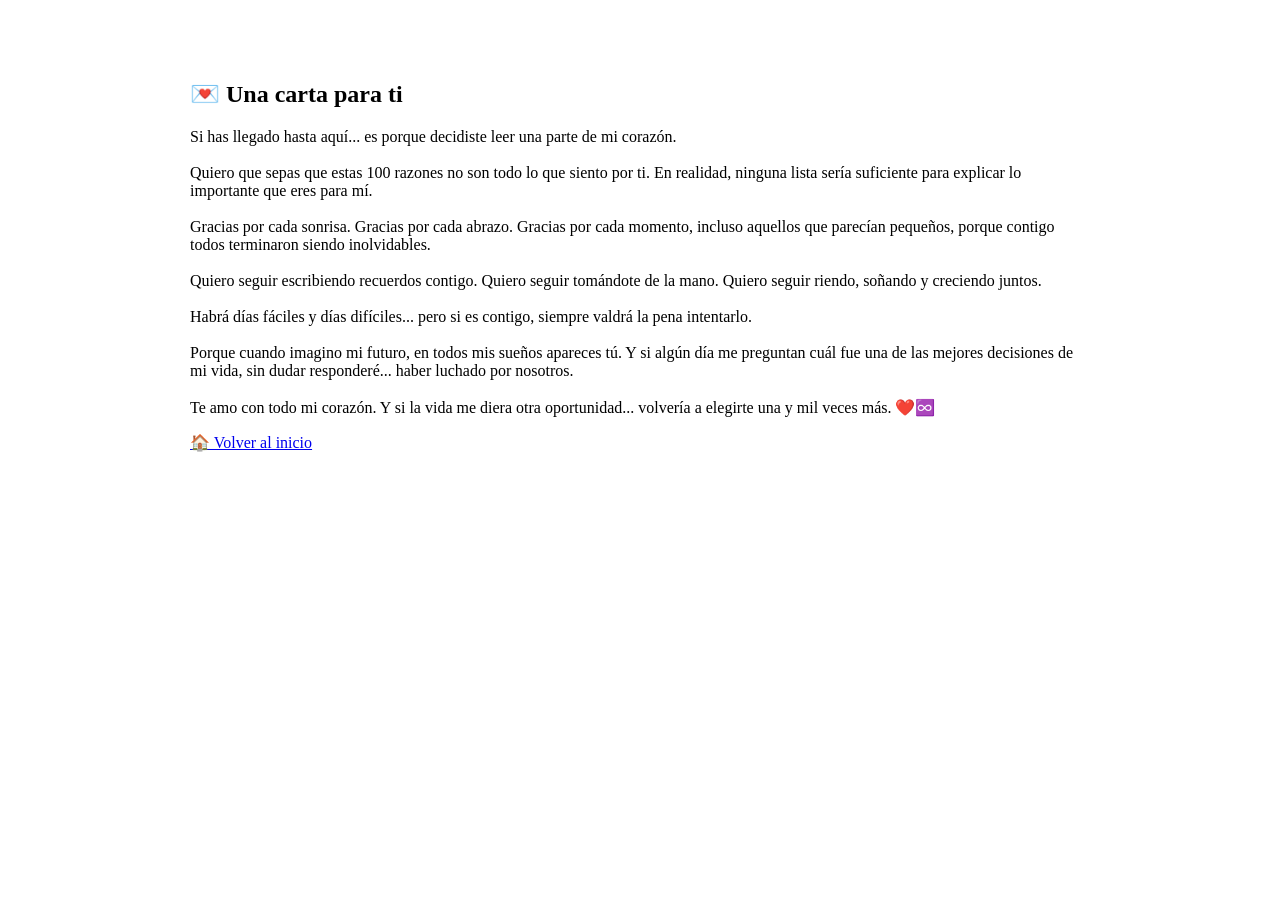
==== carta.html @ 1320525b "Add files via upload Versión final de la página romántica ❤️" ====
<!DOCTYPE html>
<html lang="es">

<head>

<meta charset="UTF-8">
<meta name="viewport" content="width=device-width, initial-scale=1.0">

<title>Mi Carta ❤️</title>

<link rel="stylesheet" href="css/style.css">

<link rel="preconnect" href="https://fonts.googleapis.com">

<link rel="preconnect" href="https://fonts.gstatic.com" crossorigin>

<link href="https://fonts.googleapis.com/css2?family=Great+Vibes&family=Poppins:wght@300;400;600&display=swap" rel="stylesheet">

</head>

<body class="page">

<div class="background">
<div class="sun"></div>
<div class="sea"></div>
</div>

<section class="glass" style="max-width:900px;margin:80px auto;">

<h1>💌 Una carta para ti</h1>

<p class="texto">

Si has llegado hasta aquí...

es porque decidiste leer una parte de mi corazón.

<br><br>

Quiero que sepas que estas 100 razones no son todo lo que siento por ti.

En realidad, ninguna lista sería suficiente para explicar lo importante que eres para mí.

<br><br>

Gracias por cada sonrisa.

Gracias por cada abrazo.

Gracias por cada momento, incluso aquellos que parecían pequeños, porque contigo todos terminaron siendo inolvidables.

<br><br>

Quiero seguir escribiendo recuerdos contigo.

Quiero seguir tomándote de la mano.

Quiero seguir riendo, soñando y creciendo juntos.

<br><br>

Habrá días fáciles y días difíciles...

pero si es contigo,

siempre valdrá la pena intentarlo.

<br><br>

Porque cuando imagino mi futuro,

en todos mis sueños apareces tú.

Y si algún día me preguntan cuál fue una de las mejores decisiones de mi vida,

sin dudar responderé...

haber luchado por nosotros.

<br><br>

Te amo con todo mi corazón.

Y si la vida me diera otra oportunidad...

volvería a elegirte una y mil veces más.

❤️♾️

</p>

<a href="index.html" class="boton">

🏠 Volver al inicio

</a>

</section>

<script src="js/script.js"></script>

</body>

</html>
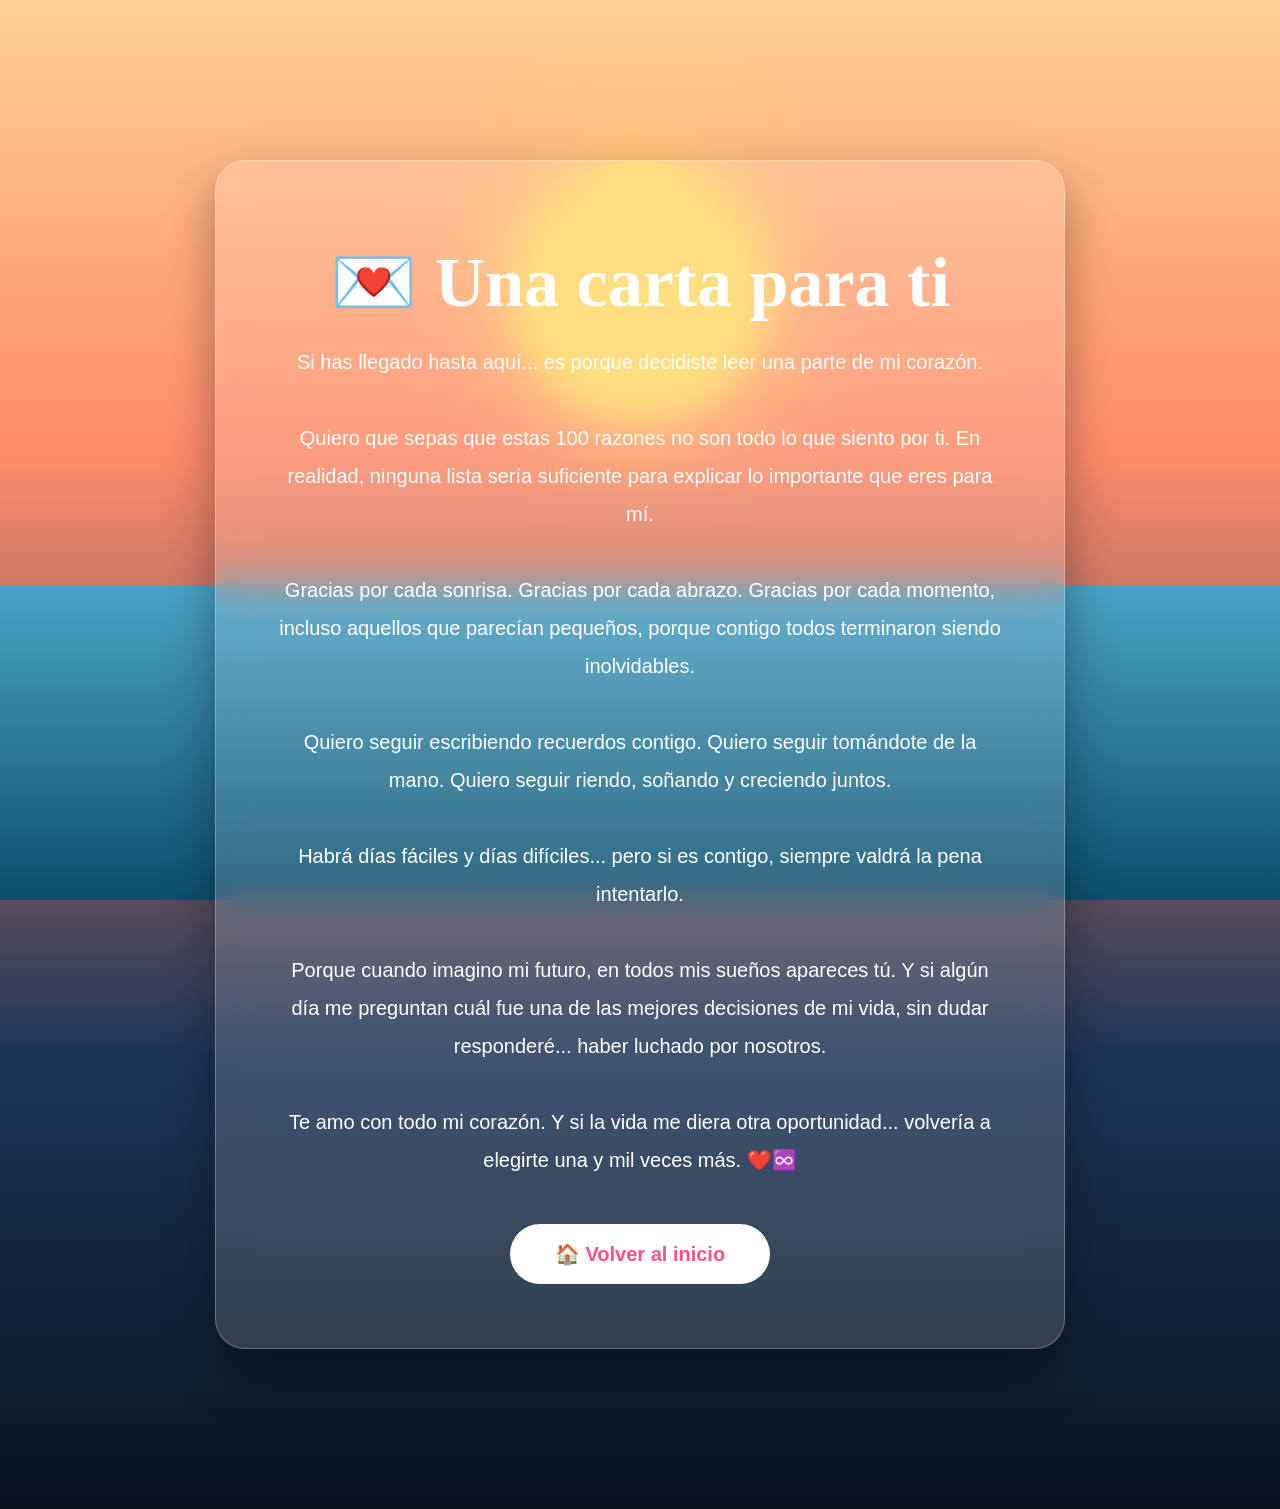
==== commit ab1ee955: "Fix HTML formatting and structure in carta.html" ====
--- a/carta.html
+++ b/carta.html
@@ -8,7 +8,7 @@
 
 <title>Mi Carta ❤️</title>
 
-<link rel="stylesheet" href="css/style.css">
+<link rel="stylesheet" href="style.css">
 
 <link rel="preconnect" href="https://fonts.googleapis.com">
 
@@ -97,8 +97,8 @@
 
 </section>
 
-<script src="js/script.js"></script>
+<script src="script.js"></script>
 
 </body>
 
-</html>+</html>
--- a/style.css
+++ b/style.css
@@ -0,0 +1,463 @@
+/* ===========================
+   RESET
+=========================== */
+
+*{
+    margin:0;
+    padding:0;
+    box-sizing:border-box;
+}
+
+body{
+    font-family:'Poppins',sans-serif;
+    min-height:100vh;
+    display:flex;
+    justify-content:center;
+    align-items:center;
+    background:linear-gradient(to top,#08121f 0%,#1d3557 30%,#ff8c69 70%,#ffd194 100%);
+}
+
+/* ===========================
+   FONDO
+=========================== */
+
+.background{
+    position:fixed;
+    inset:0;
+    overflow:hidden;
+    z-index:-2;
+}
+
+.sun{
+    position:absolute;
+    width:260px;
+    height:260px;
+    border-radius:50%;
+    background:#ffd86b;
+    left:50%;
+    top:18%;
+    transform:translateX(-50%);
+    box-shadow:0 0 100px #ffd86b;
+}
+
+.sea{
+    position:absolute;
+    bottom:0;
+    width:100%;
+    height:35%;
+    background:linear-gradient(to bottom,#4ba3c7,#0b4f6c);
+}
+
+/* ===========================
+   CONTENEDOR
+=========================== */
+
+.container{
+    width:100%;
+    display:flex;
+    justify-content:center;
+    align-items:center;
+    padding:20px;
+}
+
+.glass{
+    width:850px;
+    max-width:95%;
+    padding:60px;
+    border-radius:30px;
+    background:rgba(255,255,255,.15);
+    backdrop-filter:blur(18px);
+    border:1px solid rgba(255,255,255,.25);
+    box-shadow:0 20px 50px rgba(0,0,0,.35);
+    text-align:center;
+    animation:aparecer 1s ease;
+    transition:.35s;
+}
+
+@keyframes aparecer{
+
+from{
+opacity:0;
+transform:translateY(50px);
+}
+
+to{
+opacity:1;
+transform:translateY(0);
+}
+
+}
+
+/* ===========================
+   TEXTOS
+=========================== */
+
+.small-title{
+    color:white;
+    letter-spacing:3px;
+    font-size:13px;
+}
+
+.heart{
+    font-size:70px;
+    animation:latido 1.4s infinite;
+    margin-bottom:20px;
+}
+
+@keyframes latido{
+
+0%,100%{
+transform:scale(1);
+}
+
+50%{
+transform:scale(1.18);
+}
+
+}
+
+h1{
+    font-family:'Great Vibes',cursive;
+    color:white;
+    font-size:70px;
+    margin:20px 0;
+}
+
+h2{
+    color:white;
+    font-weight:300;
+    margin-bottom:30px;
+}
+
+.texto{
+    color:white;
+    font-size:20px;
+    line-height:1.9;
+    margin-bottom:45px;
+}
+
+/* ===========================
+   BOTÓN
+=========================== */
+
+.boton{
+
+display:inline-block;
+
+padding:18px 45px;
+
+border-radius:60px;
+
+background:white;
+
+color:#ff4f87;
+
+font-weight:bold;
+
+text-decoration:none;
+
+font-size:20px;
+
+transition:.35s;
+
+position:relative;
+
+overflow:hidden;
+
+}
+
+.boton:hover{
+
+transform:translateY(-6px);
+
+box-shadow:0 12px 30px rgba(255,90,150,.45);
+
+}
+
+.boton::before{
+
+content:"";
+
+position:absolute;
+
+left:-120%;
+
+top:0;
+
+width:70%;
+
+height:100%;
+
+background:rgba(255,255,255,.5);
+
+transform:skewX(-25deg);
+
+transition:.7s;
+
+}
+
+.boton:hover::before{
+
+left:150%;
+
+}
+
+/* ===========================
+   CORAZONES
+=========================== */
+
+#particles{
+
+position:fixed;
+
+inset:0;
+
+pointer-events:none;
+
+overflow:hidden;
+
+}
+
+@keyframes caer{
+
+0%{
+
+transform:translateY(-100px) rotate(0deg);
+
+}
+
+100%{
+
+transform:translateY(120vh) rotate(360deg);
+
+}
+
+}
+
+/* ===========================
+   RESPONSIVE
+=========================== */
+
+@media(max-width:768px){
+
+.glass{
+
+padding:35px;
+
+}
+
+h1{
+
+font-size:48px;
+
+}
+
+.texto{
+
+font-size:17px;
+
+}
+
+}
+.card{
+    position:relative;
+    background:rgba(255,255,255,.12);
+    backdrop-filter:blur(18px);
+    border:1px solid rgba(255,255,255,.25);
+    border-radius:25px;
+    padding:35px;
+    color:white;
+    overflow:hidden;
+    cursor:pointer;
+
+    transform-style:preserve-3d;
+
+    transition:
+    transform .35s,
+    box-shadow .35s,
+    border .35s;
+
+    box-shadow:0 15px 40px rgba(0,0,0,.2);
+
+    opacity:0;
+    transform:translateY(50px);
+}
+
+.card.show{
+    opacity:1;
+    transform:translateY(0);
+}
+/*=========================
+BARRA DE PROGRESO
+=========================*/
+
+.progress{
+    position:fixed;
+    top:0;
+    left:0;
+    width:100%;
+    height:8px;
+    background:rgba(255,255,255,.15);
+    z-index:9999;
+}
+
+.progress-bar{
+    width:0%;
+    height:100%;
+    background:linear-gradient(90deg,#ff4f87,#ffd86b,#ffffff);
+    transition:.15s;
+    box-shadow:0 0 20px #ffd86b;
+}
+#mensajeFinal{
+
+opacity:0;
+
+animation:aparecerFinal 2s forwards;
+
+animation-play-state:paused;
+
+}
+
+#btnCarta{
+
+margin-top:40px;
+
+}
+
+@keyframes aparecerFinal{
+
+from{
+
+opacity:0;
+transform:translateY(40px);
+
+}
+
+to{
+
+opacity:1;
+transform:translateY(0);
+
+}
+}
+.card:hover{
+
+transform:
+translateY(-15px)
+rotateX(6deg)
+rotateY(-6deg)
+scale(1.03);
+
+box-shadow:
+0 25px 60px rgba(255,105,180,.35);
+
+border:1px solid rgba(255,255,255,.6);
+
+}
+.card::before{
+
+content:"";
+
+position:absolute;
+
+top:0;
+
+left:-160%;
+
+width:70%;
+
+height:100%;
+
+background:linear-gradient(
+
+90deg,
+
+transparent,
+
+rgba(255,255,255,.45),
+
+transparent
+
+);
+
+transform:skewX(-25deg);
+
+transition:1s;
+
+}
+
+.card:hover::before{
+
+left:170%;
+
+}
+
+.card::after{
+
+content:"❤️";
+
+position:absolute;
+
+top:18px;
+
+right:18px;
+
+font-size:22px;
+
+opacity:.45;
+
+transition:.3s;
+
+}
+
+.card:hover::after{
+
+opacity:1;
+
+transform:scale(1.25);
+
+}
+/* ==========================================
+   PÁGINA RAZONES
+========================================== */
+
+.page{
+    overflow-y:auto;
+    display:block;
+    min-height:100vh;
+    padding:80px 20px;
+}
+
+.reasons-container{
+    max-width:1200px;
+    margin:auto;
+}
+
+.sub{
+    color:white;
+    text-align:center;
+    font-size:20px;
+    margin-bottom:40px;
+}
+
+.cards{
+    display:grid;
+    grid-template-columns:repeat(auto-fit,minmax(300px,1fr));
+    gap:30px;
+    margin-top:40px;
+    margin-bottom:80px;
+}
+
+.final-box{
+    text-align:center;
+    background:rgba(255,255,255,.12);
+    backdrop-filter:blur(18px);
+    border-radius:30px;
+    padding:60px;
+    margin-bottom:80px;
+}
+
+.infinito{
+    color:#FFD86B;
+    margin:40px 0;
+}
